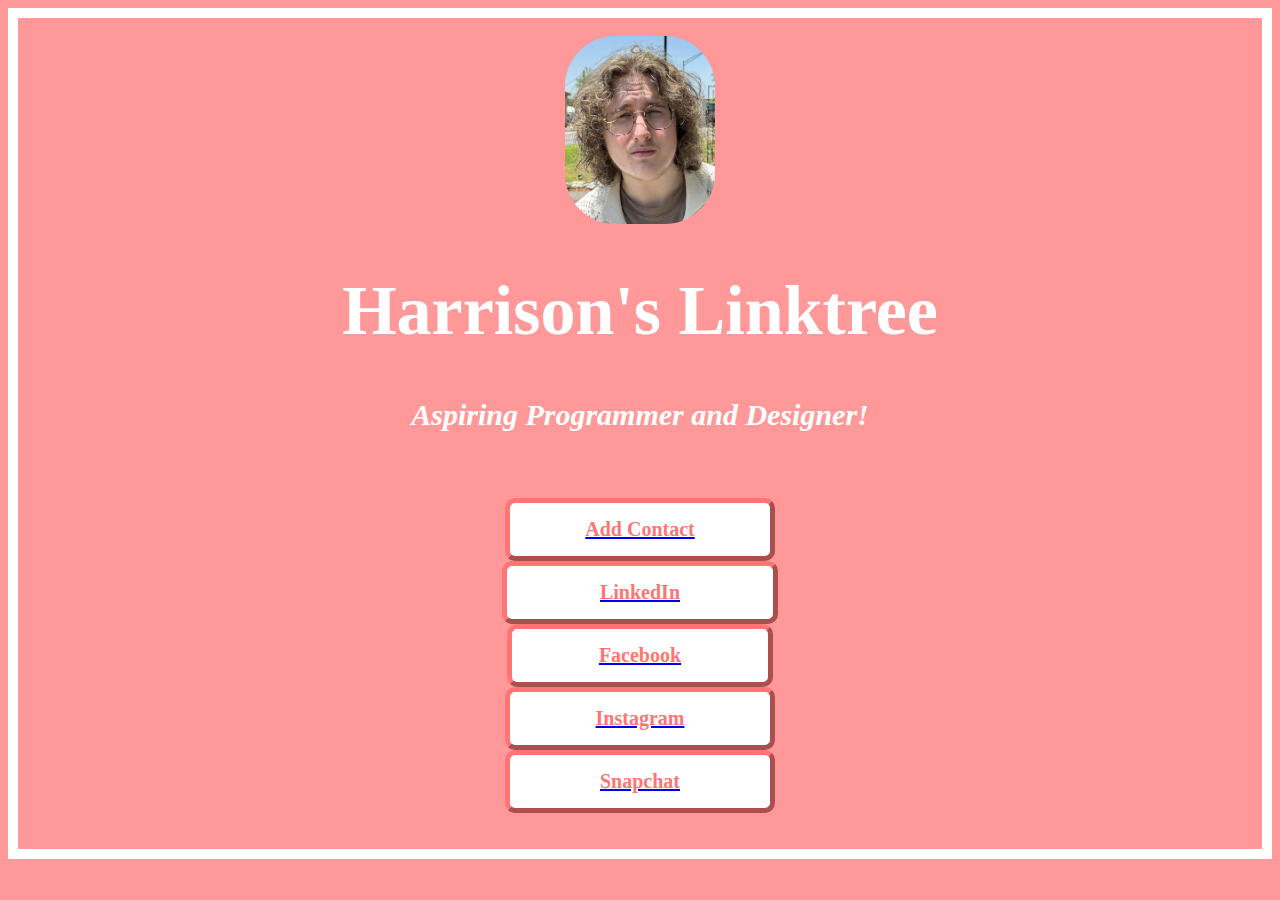
==== LinkTree Project/001/index.html @ c02f5be9 "adding main files" ====
<!doctype html>

<html lang="en">

<head>

    <link rel="stylesheet" href="style.css">
<title>Harrison's LinkTree</title>
    <meta charset="utf-8">
</head>

<body>
<br>

<img src="linktreeportrait.jpg"
     alt="Harrison's LinkTree Portrait"
     class="center">
<h1>Harrison's Linktree</h1>

<div><p><em>Aspiring Programmer and Designer!</em></p></div>

<br>
<br>

<div style="width: 100%; text-align: center;">
    <a href="Harrison%20Phillips.vcf"><button class="button button1">Add Contact</button></a>
     <a href='https://www.linkedin.com/in/harrison-phillips-5840041a7'><button class="button button2">LinkedIn</button></a>
     <a href='https://facebook.com/harrisonphillips25'><button class="button button3">Facebook</button></a>
     <a href='https://www.instagram.com/harrison.c.p/profilecard/?igsh=MXR2eW5sZ3Y3bnV0eA=='><button class="button button4">Instagram</button></a>
     <a href='https://snapchat.com/t/RoXzty90'><button class="button button5">Snapchat</button></a>
</div>
<br>
<br>

</body>
</html>
---- LinkTree Project/001/style.css ----
body {
    background-color: #FF9999;
    border: 10px solid white;
p {
    color: white;
    font-family: Roboto, serif;
    font-size: 30px;
    font-weight: bold;
    display: flex;
    justify-content: center;
    align-items: center;
}
h1 {

    color: white;
    font-family: "roboto", serif;
    font-size: 70px;
    font-weight: bold;
    display: flex;
    justify-content: center;
    align-items: center;
}
h6 {
    color: lightgoldenrodyellow;
    font-family: "Bodoni MT Poster Compressed", serif;
    font-weight: bold;
    display: flex;
    justify-content: center;
    align-items: center;
}
img {
    border-color: #FF7575;
    width: 150px;
    height: 188.19px;
    border-radius: 50px;
    display: flex;
    justify-content: center;
    align-items: center;
}
.center{
    display: block;
    margin-left: auto;
    margin-right: auto;
}
button {
    background-color: white;
    color: #FF7575;
    font-size: 20px;
    border-radius: 10px;
    border-color: #FF7575;
    border-width: 5px;
    display: flex;
    font-family: "roboto", serif;
    font-weight: bold;
    margin: auto;
    transition-duration: 0.4s;
    cursor: pointer;
}
.button:hover {
    background-color: #FF7575;
    color: white;
}
.text {
    margin-left: auto;
    margin-right: auto;
}
.button1 {
    padding: 15px 75px;
}
.button2 {
    padding: 15px 93px;
}
.button3 {
    padding: 15px 87px;
}
.button4 {
    padding: 15px 86px;
}
.button5 {
    padding: 15px 90px;
}}
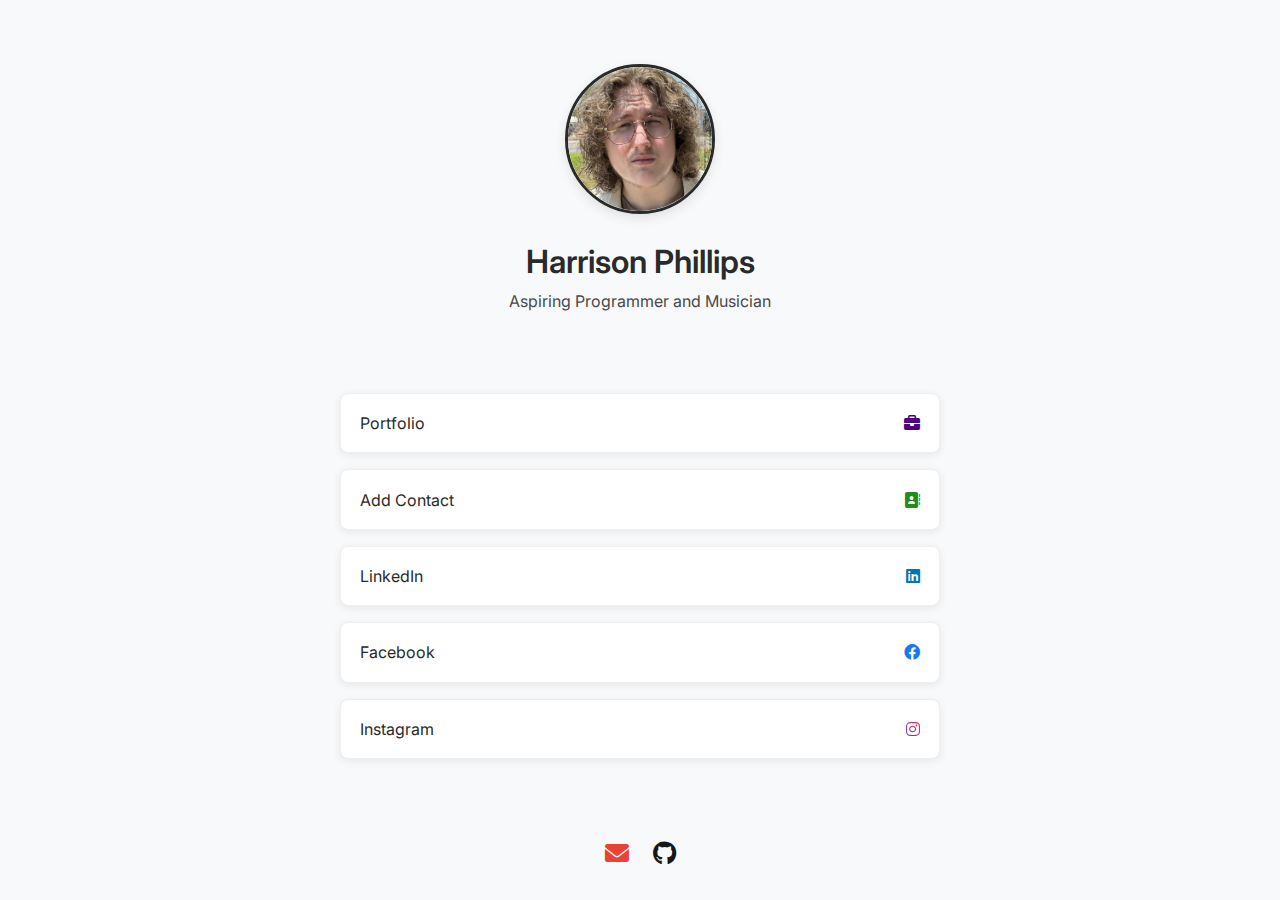
==== commit 3a2f88ca: "touch up" ====
--- a/LinkTree Project/001/index.html
+++ b/LinkTree Project/001/index.html
@@ -1,36 +1,175 @@
-<!doctype html>
+<!DOCTYPE html>
+<html lang="en">
+<head>
+  <meta charset="UTF-8">
+  <meta name="viewport" content="width=device-width, initial-scale=1.0">
+  <title>Harrison Phillips | Professional Links</title>
+  <link rel="stylesheet" href="https://cdnjs.cloudflare.com/ajax/libs/font-awesome/6.0.0/css/all.min.css">
+  <link href="https://fonts.googleapis.com/css2?family=Inter:wght@300;400;500;600&display=swap" rel="stylesheet">
+  <style>
+    :root {
+      --primary: #2A2A2A;
+      --secondary: #4A4A4A;
+      --accent: #6A5ACD;
+      --background: #F8F9FA;
+    }
 
-<html lang="en">
+    * {
+      margin: 0;
+      padding: 0;
+      box-sizing: border-box;
+      font-family: 'Inter', sans-serif;
+    }
 
-<head>
+    body {
+      background: var(--background);
+      min-height: 100vh;
+      display: flex;
+      flex-direction: column;
+      align-items: center;
+      padding: 2rem;
+    }
 
-    <link rel="stylesheet" href="style.css">
-<title>Harrison's LinkTree</title>
-    <meta charset="utf-8">
+    .profile {
+      text-align: center;
+      margin: 2rem 0;
+      max-width: 600px;
+    }
+
+    .profile-img {
+      width: 150px;
+      height: 150px;
+      border-radius: 50%;
+      object-fit: cover;
+      margin-bottom: 1.5rem;
+      border: 3px solid var(--primary);
+      box-shadow: 0 4px 12px rgba(0,0,0,0.1);
+    }
+
+    .name {
+      font-size: 2rem;
+      color: var(--primary);
+      margin-bottom: 0.5rem;
+      font-weight: 600;
+    }
+
+    .bio {
+      color: var(--secondary);
+      font-size: 1rem;
+      line-height: 1.5;
+      max-width: 500px;
+      margin: 0 auto;
+    }
+
+    .links {
+      width: 100%;
+      max-width: 600px;
+      margin: 2rem 0;
+    }
+
+    .link {
+      background: white;
+      padding: 1.2rem;
+      margin: 1rem 0;
+      border-radius: 8px;
+      text-decoration: none;
+      color: var(--primary);
+      display: flex;
+      align-items: center;
+      justify-content: space-between;
+      transition: transform 0.2s ease;
+      box-shadow: 0 2px 8px rgba(0,0,0,0.08);
+      border: 1px solid #EEE;
+    }
+
+    .link:hover {
+      transform: translateY(-2px);
+      box-shadow: 0 4px 12px rgba(0,0,0,0.12);
+    }
+
+    /* Custom icon colors */
+    .fa-briefcase { color: #4B0082; }  /* Indigo */
+    .fa-address-book { color: #228B22; }  /* ForestGreen */
+    .fa-linkedin { color: #0077B5; }  /* LinkedIn Blue */
+    .fa-facebook { color: #1877F2; }  /* Facebook Blue */
+    .fa-instagram {
+      background: linear-gradient(45deg, #405DE6, #833AB4, #C13584, #E1306C, #FD1D1D);
+      -webkit-background-clip: text;
+      -webkit-text-fill-color: transparent;
+    }
+
+    .social-bar {
+      display: flex;
+      gap: 1.5rem;
+      margin-top: 2rem;
+    }
+
+    .social-link {
+      color: var(--secondary);
+      font-size: 1.5rem;
+      transition: transform 0.2s ease;
+    }
+
+    .social-link:hover {
+      transform: translateY(-2px);
+    }
+
+    .fa-envelope { color: #EA4335; }  /* Gmail Red */
+    .fa-github { color: #181717; }  /* GitHub Black */
+
+    @media (max-width: 480px) {
+      body {
+        padding: 1rem;
+      }
+
+      .profile-img {
+        width: 120px;
+        height: 120px;
+      }
+
+      .name {
+        font-size: 1.75rem;
+      }
+    }
+  </style>
 </head>
+<body>
+<div class="profile">
+  <img src="linktreeportrait.jpg" alt="Harrison Phillips" class="profile-img">
+  <h1 class="name">Harrison Phillips</h1>
+  <p class="bio">Aspiring Programmer and Musician</p>
+</div>
 
-<body>
-<br>
+<div class="links">
+  <a href="https://docs.google.com/document/d/1xn9O4TvwvDDkS5pqZ48dLMbwi7-E610n0TBOSLdMDgg/edit?usp=sharing" class="link">
+    Portfolio
+    <i class="fas fa-briefcase"></i>
+  </a>
+  <a href="Harrison%20Phillips.vcf" class="link">
+    Add Contact
+    <i class="fas fa-address-book"></i>
+  </a>
+  <a href="https://www.linkedin.com/in/harrison-phillips-5840041a7" class="link">
+    LinkedIn
+    <i class="fab fa-linkedin"></i>
+  </a>
+  <a href="https://facebook.com/harrisonphillips25" class="link">
+    Facebook
+    <i class="fab fa-facebook"></i>
+  </a>
+  <a href="https://www.instagram.com/harrison.c.p/profilecard/?igsh=MXR2eW5sZ3Y3bnV0eA==" class="link">
+    Instagram
+    <i class="fab fa-instagram"></i>
+  </a>
+</div>
 
-<img src="linktreeportrait.jpg"
-     alt="Harrison's LinkTree Portrait"
-     class="center">
-<h1>Harrison's Linktree</h1>
-
-<div><p><em>Aspiring Programmer and Designer!</em></p></div>
-
-<br>
-<br>
-
-<div style="width: 100%; text-align: center;">
-    <a href="Harrison%20Phillips.vcf"><button class="button button1">Add Contact</button></a>
-     <a href='https://www.linkedin.com/in/harrison-phillips-5840041a7'><button class="button button2">LinkedIn</button></a>
-     <a href='https://facebook.com/harrisonphillips25'><button class="button button3">Facebook</button></a>
-     <a href='https://www.instagram.com/harrison.c.p/profilecard/?igsh=MXR2eW5sZ3Y3bnV0eA=='><button class="button button4">Instagram</button></a>
-     <a href='https://snapchat.com/t/RoXzty90'><button class="button button5">Snapchat</button></a>
+<div class="social-bar">
+  <a href="mailto:harrisonphillips25@gmail.com" class="social-link">
+    <i class="fas fa-envelope"></i>
+  </a>
+  <a href="https://github.com/Coltahhh" class="social-link">
+    <i class="fab fa-github"></i>
+  </a>
 </div>
-<br>
-<br>
-
 </body>
 </html>